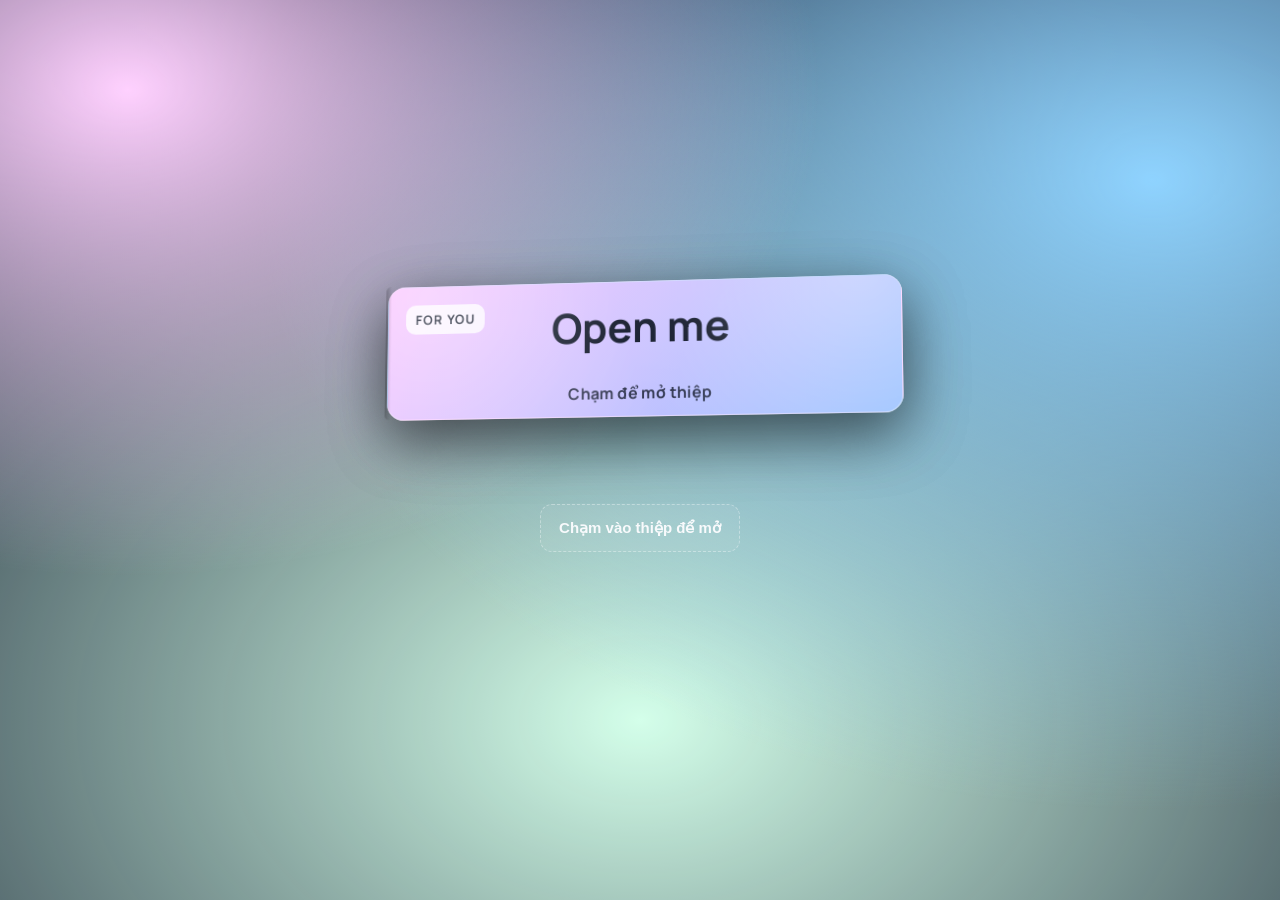
==== card.html @ 57ef8242 "InitProject" ====
﻿<!doctype html>
<html lang="vi">
<head>
  <meta charset="UTF-8" />
  <meta name="viewport" content="width=device-width, initial-scale=1.0" />
  <title>Thiệp 3D dành cho bạn</title>
  <link rel="stylesheet" href="style.css" />
</head>
<body data-page="card">
  <main class="scene card-scene">
    <div class="glow"></div>

    <section class="card3d" id="cardShell" aria-label="Thiệp 3D">
      <div class="card-outer" id="cardOuter">
        <div class="card-front">
          <div class="front-design">
            <span class="tag">For you</span>
            <h2>Open me</h2>
            <p>Chạm để mở thiệp</p>
            <div class="shine"></div>
          </div>
        </div>
        <div class="card-inner">
          <div class="letter">
            <p class="label">Lời chúc</p>
            <p id="letterText"></p>
            <div class="confetti"></div>
          </div>
        </div>
        <div class="spine"></div>
      </div>
      <button class="open-hint" id="hintBtn">Chạm vào thiệp để mở</button>
    </section>
  </main>

  <script src="main.js" type="module"></script>
</body>
</html>
---- style.css ----
﻿@import url("https://fonts.googleapis.com/css2?family=Manrope:wght@400;600;700&display=swap");

:root {
  --bg: radial-gradient(120% 120% at 10% 10%, #ffd1ff 0, transparent 45%),
        radial-gradient(140% 140% at 90% 20%, #8fd3ff 0, transparent 50%),
        radial-gradient(160% 160% at 50% 80%, #d4ffea 0, transparent 55%),
        #0f172a;
  --card: rgba(255, 255, 255, 0.07);
  --border: rgba(255, 255, 255, 0.15);
  --text: #f8fafc;
  --muted: #cbd5e1;
  --accent: #38bdf8;
  --accent-2: #a855f7;
  --shadow: 0 20px 60px rgba(0, 0, 0, 0.4);
  --radius: 24px;
  --blur: saturate(140%) blur(30px);
  --speed: 480ms;
}

* { box-sizing: border-box; }

body {
  margin: 0;
  min-height: 100vh;
  font-family: "Manrope", "Segoe UI", system-ui, -apple-system, sans-serif;
  background: var(--bg);
  color: var(--text);
  display: grid;
  place-items: center;
  overflow: hidden;
}

.scene {
  position: relative;
  width: min(1100px, 92vw);
  padding: 64px 24px;
  display: grid;
  place-items: center;
}

.scene.gate { padding: 84px 24px; }
.scene.card-scene { padding: 70px 16px; }

.glow {
  position: absolute;
  inset: -20%;
  filter: var(--blur);
  opacity: 0.6;
  animation: drift 16s ease-in-out infinite alternate;
  pointer-events: none;
}

.card {
  position: relative;
  width: min(960px, 100%);
  background: var(--card);
  border: 1px solid var(--border);
  border-radius: var(--radius);
  box-shadow: var(--shadow);
  padding: 40px;
  backdrop-filter: blur(18px) saturate(160%);
  overflow: hidden;
  isolation: isolate;
  animation: float 8s ease-in-out infinite;
}

.card::after {
  content: "";
  position: absolute;
  inset: 0;
  background: linear-gradient(135deg, rgba(56, 189, 248, 0.15), rgba(168, 85, 247, 0.12));
  opacity: 0.7;
  pointer-events: none;
}

header { position: relative; z-index: 2; }
header h1 { margin: 8px 0 4px; font-size: clamp(32px, 4vw, 44px); letter-spacing: -0.6px; }
header .eyebrow { text-transform: uppercase; letter-spacing: 3px; font-size: 12px; color: var(--muted); margin: 0; }
header .sub { margin: 0; color: var(--muted); max-width: 680px; }

.qr-panel {
  position: relative;
  margin: 32px 0;
  display: flex;
  flex-direction: column;
  align-items: center;
  gap: 16px;
}

.qr-frame {
  position: relative;
  width: 320px;
  aspect-ratio: 1;
  border-radius: 18px;
  background: rgba(255, 255, 255, 0.04);
  border: 1px solid var(--border);
  display: grid;
  place-items: center;
  overflow: hidden;
  box-shadow: 0 10px 30px rgba(0, 0, 0, 0.35);
}
.qr-frame.large { width: 360px; }

.qr-frame img {
  width: 86%;
  height: 86%;
  object-fit: contain;
  filter: drop-shadow(0 10px 20px rgba(0, 0, 0, 0.35));
  opacity: 0;
  transform: translateY(10px) scale(0.96);
  transition: opacity var(--speed) ease, transform var(--speed) ease;
}

.qr-frame img.visible { opacity: 1; transform: translateY(0) scale(1); }

.qr-frame .halo {
  position: absolute;
  inset: -20%;
  background: conic-gradient(from 90deg, rgba(56, 189, 248, 0.2), rgba(168, 85, 247, 0.15), rgba(56, 189, 248, 0.2));
  filter: blur(70px);
  animation: spin 14s linear infinite;
  pointer-events: none;
}

.gate-text { position: relative; z-index: 2; }
.gate-text .muted { margin: 0 0 10px; color: var(--muted); letter-spacing: 0.2px; }
.link-pill {
  display: inline-block;
  padding: 12px 14px;
  border-radius: 12px;
  background: rgba(255, 255, 255, 0.06);
  border: 1px solid var(--border);
  font-family: "SFMono-Regular", Consolas, "Liberation Mono", monospace;
  color: var(--text);
  word-break: break-all;
  min-height: 46px;
}

.hint { color: var(--muted); margin-top: 10px; }
.hint.center { text-align: center; max-width: 520px; }

.custom-box {
  margin: 10px 0 22px;
  display: grid;
  gap: 6px;
}

.custom-box label { color: var(--muted); font-weight: 600; letter-spacing: 0.2px; }
.custom-box textarea {
  width: 100%;
  border-radius: 14px;
  border: 1px solid var(--border);
  background: rgba(255, 255, 255, 0.05);
  color: var(--text);
  padding: 12px 14px;
  font-size: 15px;
  resize: vertical;
  min-height: 72px;
}
.custom-box textarea:focus { outline: 2px solid rgba(56, 189, 248, 0.4); }

.wish {
  position: relative;
  padding: 22px 24px;
  border-radius: 18px;
  background: rgba(255, 255, 255, 0.05);
  border: 1px solid var(--border);
  min-height: 120px;
  font-size: clamp(20px, 2.4vw, 26px);
  line-height: 1.5;
  display: flex;
  align-items: center;
  overflow: hidden;
}

.wish #wishText { display: inline-block; opacity: 0; transform: translateY(8px); transition: opacity var(--speed) ease, transform var(--speed) ease; }
.wish.show #wishText { opacity: 1; transform: translateY(0); }

.cursor {
  width: 14px;
  height: 32px;
  margin-left: 6px;
  background: linear-gradient(180deg, #38bdf8, #a855f7);
  border-radius: 6px;
  animation: blink 1s steps(2, start) infinite;
  opacity: 0.8;
}

.controls {
  display: flex;
  flex-wrap: wrap;
  gap: 12px;
  position: relative;
  z-index: 2;
  justify-content: center;
}

button {
  border: 1px solid var(--border);
  background: linear-gradient(120deg, rgba(56, 189, 248, 0.2), rgba(168, 85, 247, 0.2));
  color: var(--text);
  padding: 14px 18px;
  border-radius: 12px;
  font-size: 15px;
  font-weight: 600;
  cursor: pointer;
  transition: transform var(--speed) ease, box-shadow var(--speed) ease, border-color var(--speed) ease;
  box-shadow: 0 12px 30px rgba(0, 0, 0, 0.25);
}

button:hover { transform: translateY(-2px) scale(1.01); border-color: rgba(255, 255, 255, 0.4); }
button:active { transform: translateY(0); }
button.ghost { background: rgba(255, 255, 255, 0.05); }

/* 3D card */
.card3d {
  position: relative;
  width: min(520px, 90vw);
  height: min(340px, 72vh);
  perspective: 1800px;
  display: grid;
  place-items: center;
  cursor: pointer;
}

.card-outer {
  position: relative;
  width: 100%;
  height: 100%;
  transform-style: preserve-3d;
  transition: transform 1.2s cubic-bezier(0.23, 1, 0.32, 1);
  transform: rotateX(6deg) rotateY(-8deg);
}

.card3d.open #cardOuter {
  transform: rotateX(0deg) rotateY(-26deg) translateX(-6px);
}

.card-front, .card-inner {
  position: absolute;
  inset: 0;
  border-radius: 18px;
  overflow: hidden;
  backface-visibility: hidden;
  box-shadow: 0 20px 60px rgba(0, 0, 0, 0.35);
}

.card-front {
  background: linear-gradient(135deg, #fbc2ff, #98c1ff);
  transform-origin: left center;
  transform: rotateY(0deg);
  transition: transform 1.2s cubic-bezier(0.23, 1, 0.32, 1);
  border: 1px solid rgba(255, 255, 255, 0.35);
}

.card3d.open .card-front { transform: rotateY(-175deg); }

.front-design {
  position: relative;
  width: 100%;
  height: 100%;
  display: grid;
  place-items: center;
  text-align: center;
  color: #0b1224;
  font-weight: 700;
  letter-spacing: 0.4px;
}

.front-design h2 { margin: 4px 0; font-size: 42px; }
.front-design p { margin: 0; opacity: 0.8; }
.tag {
  position: absolute;
  top: 18px;
  left: 18px;
  padding: 6px 10px;
  border-radius: 10px;
  background: rgba(255, 255, 255, 0.8);
  font-size: 13px;
  text-transform: uppercase;
  letter-spacing: 1px;
}

.shine {
  position: absolute;
  inset: -20%;
  background: radial-gradient(circle at 20% 20%, rgba(255, 255, 255, 0.35), transparent 45%),
              radial-gradient(circle at 80% 10%, rgba(255, 255, 255, 0.35), transparent 40%);
  mix-blend-mode: screen;
  animation: float 6s ease-in-out infinite;
}

.card-inner {
  background: linear-gradient(180deg, rgba(255, 255, 255, 0.9), rgba(255, 255, 255, 0.82));
  color: #0f172a;
  padding: 24px;
  transform: translateZ(-1px);
}

.letter {
  position: relative;
  width: 100%;
  height: 100%;
  background: #fdfdfd;
  border-radius: 14px;
  padding: 20px 22px;
  box-shadow: inset 0 0 0 1px rgba(15, 23, 42, 0.08), 0 10px 40px rgba(0, 0, 0, 0.12);
  opacity: 0;
  transform: translateY(14px);
  transition: opacity 0.6s ease 0.35s, transform 0.6s ease 0.35s;
}

.card3d.open .letter { opacity: 1; transform: translateY(0); }

.label { margin: 0 0 10px; font-weight: 700; color: #475569; letter-spacing: 0.4px; }
#letterText { margin: 0; font-size: 18px; line-height: 1.6; color: #111827; }

.spine {
  position: absolute;
  top: 0;
  bottom: 0;
  left: -1px;
  width: 10px;
  background: linear-gradient(90deg, rgba(0, 0, 0, 0.2), transparent 60%);
  border-radius: 10px;
  transform: translateZ(4px);
  pointer-events: none;
}

.open-hint {
  margin-top: 18px;
  background: rgba(255, 255, 255, 0.06);
  border: 1px dashed rgba(255, 255, 255, 0.35);
  color: var(--text);
  box-shadow: none;
}

.confetti {
  position: absolute;
  inset: -10%;
  background: radial-gradient(circle at 20% 30%, rgba(168, 85, 247, 0.18), transparent 32%),
              radial-gradient(circle at 80% 60%, rgba(56, 189, 248, 0.18), transparent 30%),
              radial-gradient(circle at 40% 80%, rgba(251, 191, 36, 0.18), transparent 26%);
  pointer-events: none;
  animation: drift 14s ease-in-out infinite alternate;
}

@keyframes drift {
  0% { transform: translate(-20px, -10px) scale(1); }
  100% { transform: translate(30px, 20px) scale(1.04); }
}

@keyframes float {
  0% { transform: translateY(0); }
  50% { transform: translateY(-10px); }
  100% { transform: translateY(0); }
}

@keyframes spin { to { transform: rotate(360deg); } }

@keyframes blink { 0%, 100% { opacity: 0; } 50% { opacity: 1; } }

@media (max-width: 860px) {
  .qr-panel { grid-template-columns: 1fr; justify-items: center; }
  .qr-frame { width: min(320px, 82vw); }
  .link-pill { width: 100%; }
}

@media (max-width: 560px) {
  body { padding: 20px 0; }
  .card { padding: 28px; }
  .controls { flex-direction: column; }
  button { width: 100%; text-align: center; }
  .custom-box textarea { width: 100%; }
  .card3d { height: 300px; }
  .front-design h2 { font-size: 34px; }
}
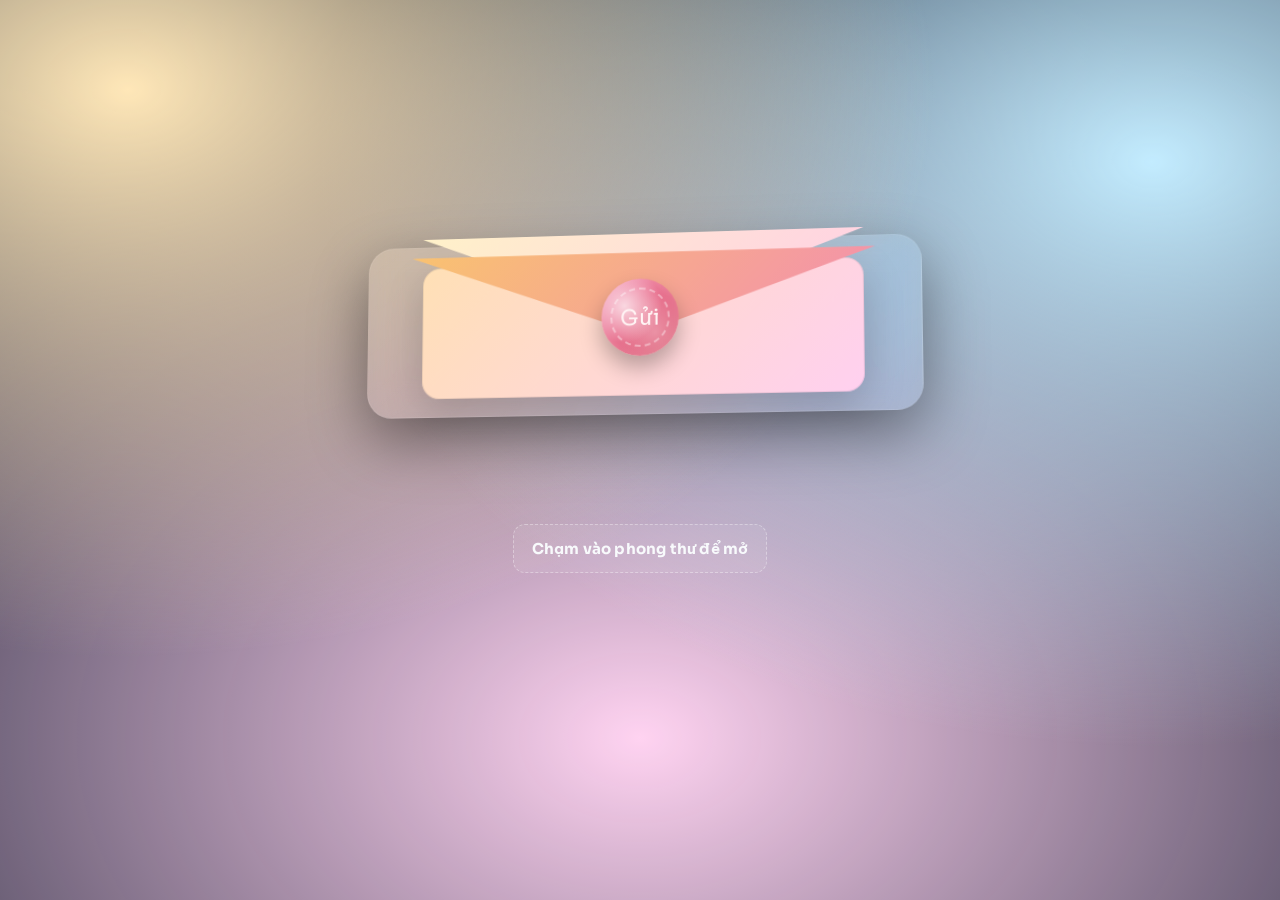
==== commit bcce22cf: "Add more serveral feature" ====
--- a/card.html
+++ b/card.html
@@ -12,27 +12,22 @@
 
     <section class="card3d" id="cardShell" aria-label="Thiệp 3D">
       <div class="card-outer" id="cardOuter">
-        <div class="card-front">
-          <div class="front-design">
-            <span class="tag">For you</span>
-            <h2>Open me</h2>
-            <p>Chạm để mở thiệp</p>
-            <div class="shine"></div>
-          </div>
-        </div>
-        <div class="card-inner">
+        <div class="envelope">
+          <div class="envelope-body"></div>
+          <div class="envelope-flap"></div>
+          <div class="wax-seal">Gửi</div>
           <div class="letter">
             <p class="label">Lời chúc</p>
             <p id="letterText"></p>
             <div class="confetti"></div>
           </div>
         </div>
-        <div class="spine"></div>
       </div>
-      <button class="open-hint" id="hintBtn">Chạm vào thiệp để mở</button>
+      <button class="open-hint" id="hintBtn">Chạm vào phong thư để mở</button>
     </section>
   </main>
 
+  <div class="toast-stack" id="toastStack" aria-live="polite"></div>
   <script src="main.js" type="module"></script>
 </body>
 </html>
--- a/style.css
+++ b/style.css
@@ -1,20 +1,24 @@
-﻿@import url("https://fonts.googleapis.com/css2?family=Manrope:wght@400;600;700&display=swap");
+@import url("https://fonts.googleapis.com/css2?family=Be+Vietnam+Pro:wght@400;500;600;700&family=Sora:wght@500;600;700&display=swap");
 
 :root {
-  --bg: radial-gradient(120% 120% at 10% 10%, #ffd1ff 0, transparent 45%),
-        radial-gradient(140% 140% at 90% 20%, #8fd3ff 0, transparent 50%),
-        radial-gradient(160% 160% at 50% 80%, #d4ffea 0, transparent 55%),
+  --bg: radial-gradient(140% 140% at 10% 10%, #ffe7b8 0, transparent 45%),
+        radial-gradient(130% 130% at 90% 18%, #c3ecff 0, transparent 50%),
+        radial-gradient(160% 160% at 50% 82%, #ffd3f1 0, transparent 55%),
         #0f172a;
-  --card: rgba(255, 255, 255, 0.07);
-  --border: rgba(255, 255, 255, 0.15);
+  --card: rgba(255, 255, 255, 0.08);
+  --border: rgba(255, 255, 255, 0.16);
   --text: #f8fafc;
-  --muted: #cbd5e1;
-  --accent: #38bdf8;
-  --accent-2: #a855f7;
-  --shadow: 0 20px 60px rgba(0, 0, 0, 0.4);
+  --muted: #cdd6f4;
+  --accent: #9ef7d2;
+  --accent-2: #6fa8ff;
+  --accent-3: #f58fb1;
+  --shadow: 0 22px 60px rgba(0, 0, 0, 0.42);
   --radius: 24px;
-  --blur: saturate(140%) blur(30px);
-  --speed: 480ms;
+  --blur: saturate(160%) blur(28px);
+  --speed: 520ms;
+  --display-font: "Sora", "Be Vietnam Pro", "Segoe UI", system-ui, -apple-system, sans-serif;
+  --body-font: "Be Vietnam Pro", "Segoe UI", system-ui, -apple-system, sans-serif;
+  --paper: #fffdf6;
 }
 
 * { box-sizing: border-box; }
@@ -22,24 +26,25 @@
 body {
   margin: 0;
   min-height: 100vh;
-  font-family: "Manrope", "Segoe UI", system-ui, -apple-system, sans-serif;
+  font-family: var(--body-font);
   background: var(--bg);
   color: var(--text);
   display: grid;
   place-items: center;
   overflow: hidden;
+  padding: 12px;
 }
 
 .scene {
   position: relative;
-  width: min(1100px, 92vw);
-  padding: 64px 24px;
+  width: min(1100px, 94vw);
+  padding: 72px 24px;
   display: grid;
   place-items: center;
 }
 
-.scene.gate { padding: 84px 24px; }
-.scene.card-scene { padding: 70px 16px; }
+.scene.gate { padding: 92px 28px; }
+.scene.card-scene { padding: 70px 18px; }
 
 .glow {
   position: absolute;
@@ -57,25 +62,37 @@
   border: 1px solid var(--border);
   border-radius: var(--radius);
   box-shadow: var(--shadow);
-  padding: 40px;
+  padding: 42px;
   backdrop-filter: blur(18px) saturate(160%);
   overflow: hidden;
   isolation: isolate;
-  animation: float 8s ease-in-out infinite;
+  animation: float 9s ease-in-out infinite;
 }
 
 .card::after {
   content: "";
   position: absolute;
   inset: 0;
-  background: linear-gradient(135deg, rgba(56, 189, 248, 0.15), rgba(168, 85, 247, 0.12));
+  background: linear-gradient(135deg, rgba(158, 247, 210, 0.2), rgba(111, 168, 255, 0.16));
   opacity: 0.7;
   pointer-events: none;
 }
 
 header { position: relative; z-index: 2; }
-header h1 { margin: 8px 0 4px; font-size: clamp(32px, 4vw, 44px); letter-spacing: -0.6px; }
-header .eyebrow { text-transform: uppercase; letter-spacing: 3px; font-size: 12px; color: var(--muted); margin: 0; }
+header h1 {
+  margin: 8px 0 4px;
+  font-size: clamp(34px, 4.4vw, 48px);
+  letter-spacing: -0.6px;
+  font-family: var(--display-font);
+  text-shadow: 0 8px 30px rgba(0, 0, 0, 0.35);
+}
+header .eyebrow {
+  text-transform: uppercase;
+  letter-spacing: 3px;
+  font-size: 12px;
+  color: var(--muted);
+  margin: 0;
+}
 header .sub { margin: 0; color: var(--muted); max-width: 680px; }
 
 .qr-panel {
@@ -89,15 +106,15 @@
 
 .qr-frame {
   position: relative;
-  width: 320px;
+  width: 340px;
   aspect-ratio: 1;
-  border-radius: 18px;
-  background: rgba(255, 255, 255, 0.04);
+  border-radius: 20px;
+  background: linear-gradient(145deg, rgba(255, 255, 255, 0.08), rgba(255, 255, 255, 0.03));
   border: 1px solid var(--border);
   display: grid;
   place-items: center;
   overflow: hidden;
-  box-shadow: 0 10px 30px rgba(0, 0, 0, 0.35);
+  box-shadow: 0 16px 40px rgba(0, 0, 0, 0.35);
 }
 .qr-frame.large { width: 360px; }
 
@@ -116,24 +133,10 @@
 .qr-frame .halo {
   position: absolute;
   inset: -20%;
-  background: conic-gradient(from 90deg, rgba(56, 189, 248, 0.2), rgba(168, 85, 247, 0.15), rgba(56, 189, 248, 0.2));
+  background: conic-gradient(from 90deg, rgba(158, 247, 210, 0.2), rgba(111, 168, 255, 0.18), rgba(158, 247, 210, 0.2));
   filter: blur(70px);
   animation: spin 14s linear infinite;
   pointer-events: none;
-}
-
-.gate-text { position: relative; z-index: 2; }
-.gate-text .muted { margin: 0 0 10px; color: var(--muted); letter-spacing: 0.2px; }
-.link-pill {
-  display: inline-block;
-  padding: 12px 14px;
-  border-radius: 12px;
-  background: rgba(255, 255, 255, 0.06);
-  border: 1px solid var(--border);
-  font-family: "SFMono-Regular", Consolas, "Liberation Mono", monospace;
-  color: var(--text);
-  word-break: break-all;
-  min-height: 46px;
 }
 
 .hint { color: var(--muted); margin-top: 10px; }
@@ -156,8 +159,9 @@
   font-size: 15px;
   resize: vertical;
   min-height: 72px;
-}
-.custom-box textarea:focus { outline: 2px solid rgba(56, 189, 248, 0.4); }
+  font-family: var(--body-font);
+}
+.custom-box textarea:focus { outline: 2px solid rgba(111, 168, 255, 0.4); }
 
 .wish {
   position: relative;
@@ -180,7 +184,7 @@
   width: 14px;
   height: 32px;
   margin-left: 6px;
-  background: linear-gradient(180deg, #38bdf8, #a855f7);
+  background: linear-gradient(180deg, #9ef7d2, #6fa8ff);
   border-radius: 6px;
   animation: blink 1s steps(2, start) infinite;
   opacity: 0.8;
@@ -197,14 +201,16 @@
 
 button {
   border: 1px solid var(--border);
-  background: linear-gradient(120deg, rgba(56, 189, 248, 0.2), rgba(168, 85, 247, 0.2));
+  background: linear-gradient(120deg, rgba(158, 247, 210, 0.2), rgba(111, 168, 255, 0.2));
   color: var(--text);
   padding: 14px 18px;
   border-radius: 12px;
   font-size: 15px;
-  font-weight: 600;
+  font-weight: 700;
+  font-family: var(--display-font);
+  letter-spacing: 0.2px;
   cursor: pointer;
-  transition: transform var(--speed) ease, box-shadow var(--speed) ease, border-color var(--speed) ease;
+  transition: transform var(--speed) ease, box-shadow var(--speed) ease, border-color var(--speed) ease, background 220ms ease;
   box-shadow: 0 12px 30px rgba(0, 0, 0, 0.25);
 }
 
@@ -212,14 +218,44 @@
 button:active { transform: translateY(0); }
 button.ghost { background: rgba(255, 255, 255, 0.05); }
 
-/* 3D card */
+/* Toasts */
+.toast-stack {
+  position: fixed;
+  top: 26px;
+  right: 26px;
+  display: grid;
+  gap: 10px;
+  z-index: 40;
+  pointer-events: none;
+}
+
+.toast {
+  min-width: 220px;
+  padding: 12px 14px;
+  border-radius: 12px;
+  background: rgba(15, 23, 42, 0.82);
+  border: 1px solid rgba(255, 255, 255, 0.08);
+  color: #e2e8f0;
+  box-shadow: 0 12px 30px rgba(0, 0, 0, 0.3);
+  transform: translateY(-10px);
+  opacity: 0;
+  transition: transform 260ms ease, opacity 260ms ease;
+  pointer-events: auto;
+}
+.toast.show { opacity: 1; transform: translateY(0); }
+.toast.success { border-left: 4px solid #9ef7d2; }
+.toast.warn { border-left: 4px solid #fbbf24; }
+.toast.error { border-left: 4px solid #fb7185; }
+
+/* 3D envelope card */
 .card3d {
   position: relative;
-  width: min(520px, 90vw);
-  height: min(340px, 72vh);
-  perspective: 1800px;
+  width: min(560px, 94vw);
+  height: min(420px, 78vh);
+  perspective: 2000px;
   display: grid;
   place-items: center;
+  gap: 14px;
   cursor: pointer;
 }
 
@@ -228,108 +264,147 @@
   width: 100%;
   height: 100%;
   transform-style: preserve-3d;
-  transition: transform 1.2s cubic-bezier(0.23, 1, 0.32, 1);
+  transition: transform 1.05s cubic-bezier(0.23, 1, 0.32, 1);
   transform: rotateX(6deg) rotateY(-8deg);
 }
 
 .card3d.open #cardOuter {
-  transform: rotateX(0deg) rotateY(-26deg) translateX(-6px);
-}
-
-.card-front, .card-inner {
+  transform: rotateX(0deg) rotateY(-18deg) translateX(-4px);
+}
+
+.envelope {
   position: absolute;
   inset: 0;
+  border-radius: 26px;
+  background: linear-gradient(145deg, rgba(255, 255, 255, 0.16), rgba(255, 255, 255, 0.05));
+  border: 1px solid rgba(255, 255, 255, 0.08);
+  backdrop-filter: blur(16px) saturate(140%);
+  overflow: visible;
+  box-shadow: var(--shadow);
+}
+
+.envelope-body {
+  position: absolute;
+  inset: 12% 10% 10% 10%;
+  background: linear-gradient(135deg, #ffe0b5, #ffd0f0);
   border-radius: 18px;
+  box-shadow: inset 0 0 0 1px rgba(15, 23, 42, 0.08), 0 15px 40px rgba(0, 0, 0, 0.18);
+}
+
+.envelope-body::after {
+  content: "";
+  position: absolute;
+  inset: -22% 0 auto 0;
+  height: 62%;
+  background: linear-gradient(135deg, #fff1c9, #ffcfe6);
+  clip-path: polygon(0 0, 100% 0, 50% 100%);
+  filter: drop-shadow(0 14px 18px rgba(0, 0, 0, 0.08));
+}
+
+.envelope-flap {
+  position: absolute;
+  inset: 6% 8% auto 8%;
+  height: 48%;
+  background: linear-gradient(135deg, #f9c270, #f38db0);
+  clip-path: polygon(0 0, 100% 0, 50% 100%);
+  transform-origin: top center;
+  transform: rotateX(0deg);
+  transition: transform 1s cubic-bezier(0.18, 0.9, 0.32, 1.1);
+  box-shadow: 0 20px 30px rgba(0, 0, 0, 0.16);
+}
+
+.card3d.open .envelope-flap {
+  transform: rotateX(-170deg) translateZ(3px);
+}
+
+.wax-seal {
+  position: absolute;
+  top: 44%;
+  left: 50%;
+  width: 78px;
+  height: 78px;
+  transform: translate(-50%, -50%) translateZ(12px);
+  border-radius: 50%;
+  background:
+    radial-gradient(circle at 30% 35%, rgba(255, 255, 255, 0.7), transparent 50%),
+    radial-gradient(circle at 70% 70%, rgba(255, 255, 255, 0.3), transparent 50%),
+    linear-gradient(135deg, #f58fb1, #d94f68);
+  box-shadow: 0 12px 22px rgba(0, 0, 0, 0.28), inset 0 0 12px rgba(255, 255, 255, 0.18);
+  display: grid;
+  place-items: center;
+  color: #fff5f5;
+  font-family: var(--display-font);
+  font-size: 22px;
+  letter-spacing: 1px;
+  transition: transform 0.6s ease, filter 0.6s ease;
+}
+
+.wax-seal::after {
+  content: "";
+  position: absolute;
+  inset: 12%;
+  border-radius: 50%;
+  border: 2px dashed rgba(255, 255, 255, 0.4);
+}
+
+.card3d.open .wax-seal {
+  transform: translate(-50%, -50%) translateZ(12px) scale(0.92);
+  filter: drop-shadow(0 10px 18px rgba(0, 0, 0, 0.25));
+}
+
+.letter {
+  position: absolute;
+  left: 18%;
+  right: 18%;
+  bottom: 12%;
+  height: var(--letter-height, 200px);
+  background: var(--paper);
+  border-radius: 14px 14px 12px 12px;
+  padding: 18px 20px 22px;
+  box-shadow: 0 12px 40px rgba(0, 0, 0, 0.18), inset 0 0 0 1px rgba(15, 23, 42, 0.08);
+  transform: translateY(62%);
+  opacity: 0;
+  transition: transform 1s cubic-bezier(0.19, 1, 0.32, 1), opacity 0.6s ease 0.2s, filter 0.8s ease;
   overflow: hidden;
-  backface-visibility: hidden;
-  box-shadow: 0 20px 60px rgba(0, 0, 0, 0.35);
-}
-
-.card-front {
-  background: linear-gradient(135deg, #fbc2ff, #98c1ff);
-  transform-origin: left center;
-  transform: rotateY(0deg);
-  transition: transform 1.2s cubic-bezier(0.23, 1, 0.32, 1);
-  border: 1px solid rgba(255, 255, 255, 0.35);
-}
-
-.card3d.open .card-front { transform: rotateY(-175deg); }
-
-.front-design {
-  position: relative;
-  width: 100%;
-  height: 100%;
-  display: grid;
-  place-items: center;
-  text-align: center;
-  color: #0b1224;
+}
+
+.card3d.open .letter {
+  transform: translateY(-6%);
+  opacity: 1;
+  filter: drop-shadow(0 22px 40px rgba(0, 0, 0, 0.22));
+}
+
+.letter::before {
+  content: "";
+  position: absolute;
+  inset: 0;
+  background: linear-gradient(180deg, rgba(255, 232, 199, 0.18), transparent 32%);
+  pointer-events: none;
+}
+
+.label {
+  margin: 0 0 10px;
   font-weight: 700;
+  color: #475569;
   letter-spacing: 0.4px;
-}
-
-.front-design h2 { margin: 4px 0; font-size: 42px; }
-.front-design p { margin: 0; opacity: 0.8; }
-.tag {
-  position: absolute;
-  top: 18px;
-  left: 18px;
-  padding: 6px 10px;
-  border-radius: 10px;
-  background: rgba(255, 255, 255, 0.8);
-  font-size: 13px;
-  text-transform: uppercase;
-  letter-spacing: 1px;
-}
-
-.shine {
-  position: absolute;
-  inset: -20%;
-  background: radial-gradient(circle at 20% 20%, rgba(255, 255, 255, 0.35), transparent 45%),
-              radial-gradient(circle at 80% 10%, rgba(255, 255, 255, 0.35), transparent 40%);
-  mix-blend-mode: screen;
-  animation: float 6s ease-in-out infinite;
-}
-
-.card-inner {
-  background: linear-gradient(180deg, rgba(255, 255, 255, 0.9), rgba(255, 255, 255, 0.82));
-  color: #0f172a;
-  padding: 24px;
-  transform: translateZ(-1px);
-}
-
-.letter {
-  position: relative;
-  width: 100%;
-  height: 100%;
-  background: #fdfdfd;
-  border-radius: 14px;
-  padding: 20px 22px;
-  box-shadow: inset 0 0 0 1px rgba(15, 23, 42, 0.08), 0 10px 40px rgba(0, 0, 0, 0.12);
-  opacity: 0;
-  transform: translateY(14px);
-  transition: opacity 0.6s ease 0.35s, transform 0.6s ease 0.35s;
-}
-
-.card3d.open .letter { opacity: 1; transform: translateY(0); }
-
-.label { margin: 0 0 10px; font-weight: 700; color: #475569; letter-spacing: 0.4px; }
-#letterText { margin: 0; font-size: 18px; line-height: 1.6; color: #111827; }
-
-.spine {
-  position: absolute;
-  top: 0;
-  bottom: 0;
-  left: -1px;
-  width: 10px;
-  background: linear-gradient(90deg, rgba(0, 0, 0, 0.2), transparent 60%);
-  border-radius: 10px;
-  transform: translateZ(4px);
-  pointer-events: none;
-}
+  font-family: var(--display-font);
+}
+
+#letterText {
+  margin: 0;
+  font-size: 18px;
+  line-height: 1.6;
+  color: #111827;
+  max-height: calc(100% - 38px);
+  overflow: auto;
+  padding-right: 6px;
+}
+
+.spine { display: none; }
 
 .open-hint {
-  margin-top: 18px;
-  background: rgba(255, 255, 255, 0.06);
+  margin-top: 8px;
+  background: rgba(255, 255, 255, 0.07);
   border: 1px dashed rgba(255, 255, 255, 0.35);
   color: var(--text);
   box-shadow: none;
@@ -338,9 +413,9 @@
 .confetti {
   position: absolute;
   inset: -10%;
-  background: radial-gradient(circle at 20% 30%, rgba(168, 85, 247, 0.18), transparent 32%),
-              radial-gradient(circle at 80% 60%, rgba(56, 189, 248, 0.18), transparent 30%),
-              radial-gradient(circle at 40% 80%, rgba(251, 191, 36, 0.18), transparent 26%);
+  background: radial-gradient(circle at 20% 30%, rgba(158, 247, 210, 0.22), transparent 32%),
+              radial-gradient(circle at 80% 60%, rgba(111, 168, 255, 0.22), transparent 30%),
+              radial-gradient(circle at 40% 80%, rgba(251, 191, 36, 0.22), transparent 26%);
   pointer-events: none;
   animation: drift 14s ease-in-out infinite alternate;
 }
@@ -364,14 +439,14 @@
   .qr-panel { grid-template-columns: 1fr; justify-items: center; }
   .qr-frame { width: min(320px, 82vw); }
   .link-pill { width: 100%; }
+  .card3d { height: 360px; }
 }
 
 @media (max-width: 560px) {
-  body { padding: 20px 0; }
+  body { padding: 18px 0; }
   .card { padding: 28px; }
   .controls { flex-direction: column; }
   button { width: 100%; text-align: center; }
   .custom-box textarea { width: 100%; }
-  .card3d { height: 300px; }
-  .front-design h2 { font-size: 34px; }
-}
+  .card3d { height: 320px; }
+}
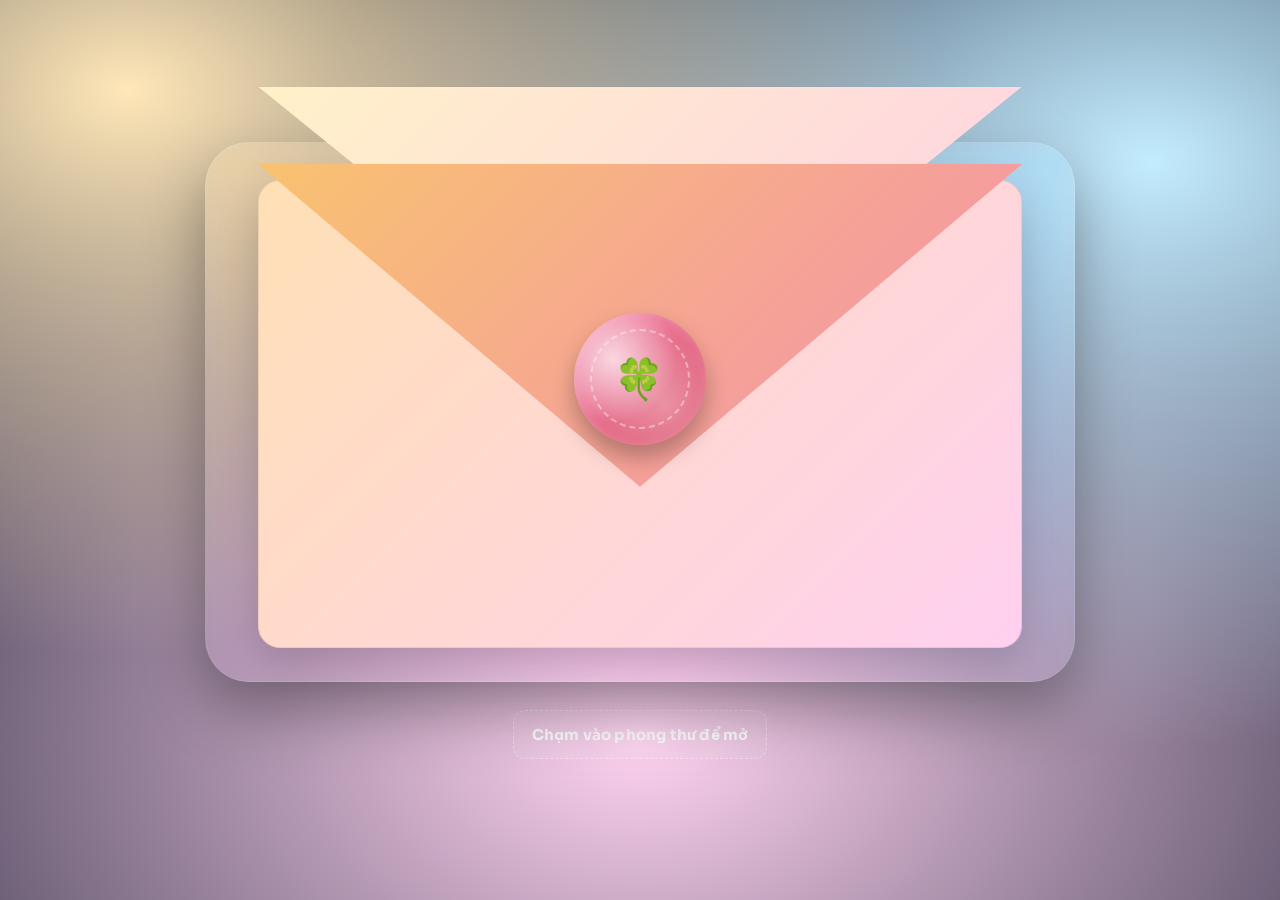
==== commit aa4fb525: "Add all" ====
--- a/card.html
+++ b/card.html
@@ -8,14 +8,14 @@
 </head>
 <body data-page="card">
   <main class="scene card-scene">
-    <div class="glow"></div>
+    <!-- <div class="glow"></div> -->
 
     <section class="card3d" id="cardShell" aria-label="Thiệp 3D">
       <div class="card-outer" id="cardOuter">
         <div class="envelope">
           <div class="envelope-body"></div>
           <div class="envelope-flap"></div>
-          <div class="wax-seal">Gửi</div>
+          <div class="wax-seal" aria-label="Dấu sáp may mắn">🍀</div>
           <div class="letter">
             <p class="label">Lời chúc</p>
             <p id="letterText"></p>
@@ -23,8 +23,8 @@
           </div>
         </div>
       </div>
-      <button class="open-hint" id="hintBtn">Chạm vào phong thư để mở</button>
     </section>
+    <button class="open-hint" id="hintBtn">Chạm vào phong thư để mở</button>
   </main>
 
   <div class="toast-stack" id="toastStack" aria-live="polite"></div>
--- a/style.css
+++ b/style.css
@@ -8,7 +8,7 @@
   --card: rgba(255, 255, 255, 0.08);
   --border: rgba(255, 255, 255, 0.16);
   --text: #f8fafc;
-  --muted: #cdd6f4;
+  --muted: #5e4a5b;
   --accent: #9ef7d2;
   --accent-2: #6fa8ff;
   --accent-3: #f58fb1;
@@ -25,26 +25,27 @@
 
 body {
   margin: 0;
-  min-height: 100vh;
+  height: 100vh;
   font-family: var(--body-font);
   background: var(--bg);
   color: var(--text);
   display: grid;
   place-items: center;
-  overflow: hidden;
+  overflow-x: hidden;
+  overflow-y: auto;
   padding: 12px;
 }
 
 .scene {
   position: relative;
   width: min(1100px, 94vw);
-  padding: 72px 24px;
-  display: grid;
-  place-items: center;
-}
-
-.scene.gate { padding: 92px 28px; }
-.scene.card-scene { padding: 70px 18px; }
+  padding: 48px 18px;
+  display: grid;
+  place-items: center;
+}
+
+.scene.gate { padding: 72px 22px; }
+.scene.card-scene { padding: 52px 18px; }
 
 .glow {
   position: absolute;
@@ -250,13 +251,14 @@
 /* 3D envelope card */
 .card3d {
   position: relative;
-  width: min(560px, 94vw);
-  height: min(420px, 78vh);
+  width: min(900px, 68vw);
+  height: min(840px, 60vh);
   perspective: 2000px;
   display: grid;
   place-items: center;
   gap: 14px;
   cursor: pointer;
+  margin: 0 auto;
 }
 
 .card-outer {
@@ -264,47 +266,49 @@
   width: 100%;
   height: 100%;
   transform-style: preserve-3d;
-  transition: transform 1.05s cubic-bezier(0.23, 1, 0.32, 1);
-  transform: rotateX(6deg) rotateY(-8deg);
-}
-
-.card3d.open #cardOuter {
-  transform: rotateX(0deg) rotateY(-18deg) translateX(-4px);
+  transition: transform 0.9s cubic-bezier(0.23, 1, 0.32, 1);
+}
+
+.card3d.open #cardOuter { transform: none; animation: none; }
+.card3d:not(.open) #cardOuter {
+  animation: sway 6.2s ease-in-out infinite;
 }
 
 .envelope {
   position: absolute;
   inset: 0;
-  border-radius: 26px;
+  border-radius: 44px;
   background: linear-gradient(145deg, rgba(255, 255, 255, 0.16), rgba(255, 255, 255, 0.05));
   border: 1px solid rgba(255, 255, 255, 0.08);
   backdrop-filter: blur(16px) saturate(140%);
   overflow: visible;
-  box-shadow: var(--shadow);
+  box-shadow: 0 28px 60px rgba(0, 0, 0, 0.34);
+  display: grid;
+  place-items: center;
 }
 
 .envelope-body {
   position: absolute;
-  inset: 12% 10% 10% 10%;
+  inset: 7% 6% 6% 6%;
   background: linear-gradient(135deg, #ffe0b5, #ffd0f0);
-  border-radius: 18px;
-  box-shadow: inset 0 0 0 1px rgba(15, 23, 42, 0.08), 0 15px 40px rgba(0, 0, 0, 0.18);
+  border-radius: 22px;
+  box-shadow: inset 0 0 0 1px rgba(15, 23, 42, 0.08), 0 18px 44px rgba(0, 0, 0, 0.18);
 }
 
 .envelope-body::after {
   content: "";
   position: absolute;
-  inset: -22% 0 auto 0;
-  height: 62%;
+  inset: -20% 0 auto 0;
+  height: 66%;
   background: linear-gradient(135deg, #fff1c9, #ffcfe6);
   clip-path: polygon(0 0, 100% 0, 50% 100%);
-  filter: drop-shadow(0 14px 18px rgba(0, 0, 0, 0.08));
+  filter: drop-shadow(0 18px 22px rgba(0, 0, 0, 0.08));
 }
 
 .envelope-flap {
   position: absolute;
-  inset: 6% 8% auto 8%;
-  height: 48%;
+  inset: 4% 6% auto 6%;
+  height: 60%;
   background: linear-gradient(135deg, #f9c270, #f38db0);
   clip-path: polygon(0 0, 100% 0, 50% 100%);
   transform-origin: top center;
@@ -321,8 +325,8 @@
   position: absolute;
   top: 44%;
   left: 50%;
-  width: 78px;
-  height: 78px;
+  width: 132px;
+  height: 132px;
   transform: translate(-50%, -50%) translateZ(12px);
   border-radius: 50%;
   background:
@@ -334,7 +338,7 @@
   place-items: center;
   color: #fff5f5;
   font-family: var(--display-font);
-  font-size: 22px;
+  font-size: 40px;
   letter-spacing: 1px;
   transition: transform 0.6s ease, filter 0.6s ease;
 }
@@ -354,10 +358,10 @@
 
 .letter {
   position: absolute;
-  left: 18%;
-  right: 18%;
-  bottom: 12%;
-  height: var(--letter-height, 200px);
+  left: 10%;
+  right: 10%;
+  bottom: 20%;
+  height: var(--letter-height, 420px);
   background: var(--paper);
   border-radius: 14px 14px 12px 12px;
   padding: 18px 20px 22px;
@@ -369,7 +373,7 @@
 }
 
 .card3d.open .letter {
-  transform: translateY(-6%);
+  transform: translateY(20%);
   opacity: 1;
   filter: drop-shadow(0 22px 40px rgba(0, 0, 0, 0.22));
 }
@@ -403,7 +407,7 @@
 .spine { display: none; }
 
 .open-hint {
-  margin-top: 8px;
+  margin-top: 28px;
   background: rgba(255, 255, 255, 0.07);
   border: 1px dashed rgba(255, 255, 255, 0.35);
   color: var(--text);
@@ -435,11 +439,19 @@
 
 @keyframes blink { 0%, 100% { opacity: 0; } 50% { opacity: 1; } }
 
+@keyframes sway {
+  0% { transform: translateX(0) rotateZ(0deg); }
+  20% { transform: translateX(-8px) rotateZ(-1.5deg); }
+  50% { transform: translateX(0) rotateZ(0deg); }
+  80% { transform: translateX(8px) rotateZ(1.5deg); }
+  100% { transform: translateX(0) rotateZ(0deg); }
+}
+
 @media (max-width: 860px) {
   .qr-panel { grid-template-columns: 1fr; justify-items: center; }
   .qr-frame { width: min(320px, 82vw); }
   .link-pill { width: 100%; }
-  .card3d { height: 360px; }
+  .card3d { height: 520px; width: 96vw; }
 }
 
 @media (max-width: 560px) {
@@ -448,5 +460,5 @@
   .controls { flex-direction: column; }
   button { width: 100%; text-align: center; }
   .custom-box textarea { width: 100%; }
-  .card3d { height: 320px; }
-}
+  .card3d { height: 420px; }
+}
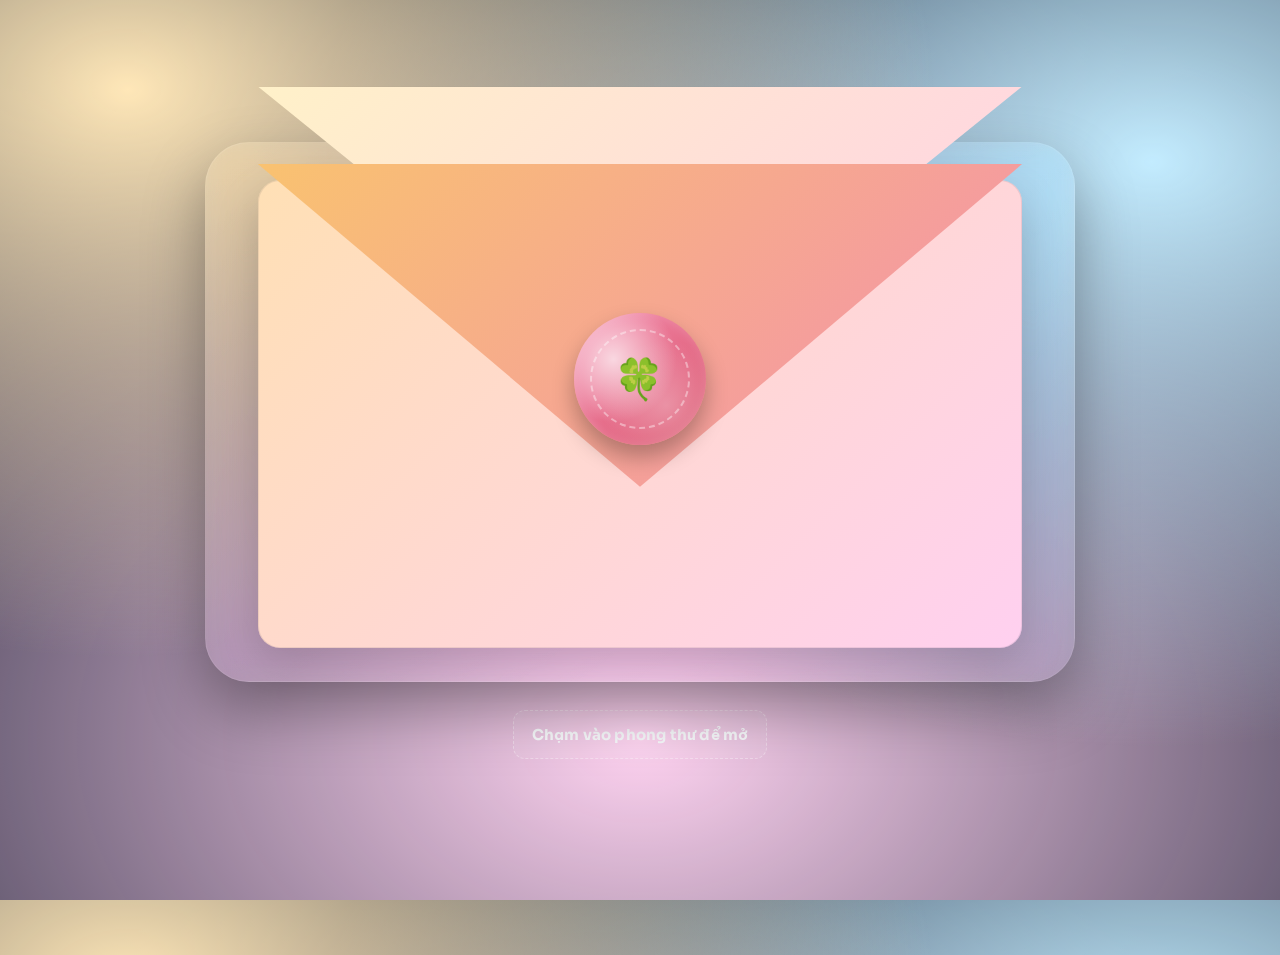
==== commit fe1b15a8: "Update for cellphone" ====
--- a/card.html
+++ b/card.html
@@ -8,7 +8,7 @@
 </head>
 <body data-page="card">
   <main class="scene card-scene">
-    <!-- <div class="glow"></div> -->
+    <div class="glow"></div>
 
     <section class="card3d" id="cardShell" aria-label="Thiệp 3D">
       <div class="card-outer" id="cardOuter">
--- a/style.css
+++ b/style.css
@@ -259,6 +259,8 @@
   gap: 14px;
   cursor: pointer;
   margin: 0 auto;
+  justify-self: center;
+  align-self: center;
 }
 
 .card-outer {
@@ -454,8 +456,24 @@
   .card3d { height: 520px; width: 96vw; }
 }
 
+@media (max-width: 720px) {
+  body { padding-inline: max(12px, env(safe-area-inset-left)) max(12px, env(safe-area-inset-right)); }
+  .scene.card-scene { width: 100%; padding: 28px 14px 40px; }
+  .card3d {
+    width: 100%;
+    max-width: 520px;
+    height: clamp(440px, 78vh, 640px);
+    margin-inline: auto;
+  }
+  /* Giữ phong thư đứng yên, tránh cảm giác lệch trên mobile */
+  .card3d:not(.open) #cardOuter { animation: none; transform: none; }
+}
+
 @media (max-width: 560px) {
-  body { padding: 18px 0; }
+  body {
+    padding: 18px 0;
+    padding-inline: max(12px, env(safe-area-inset-left)) max(12px, env(safe-area-inset-right));
+  }
   .card { padding: 28px; }
   .controls { flex-direction: column; }
   button { width: 100%; text-align: center; }
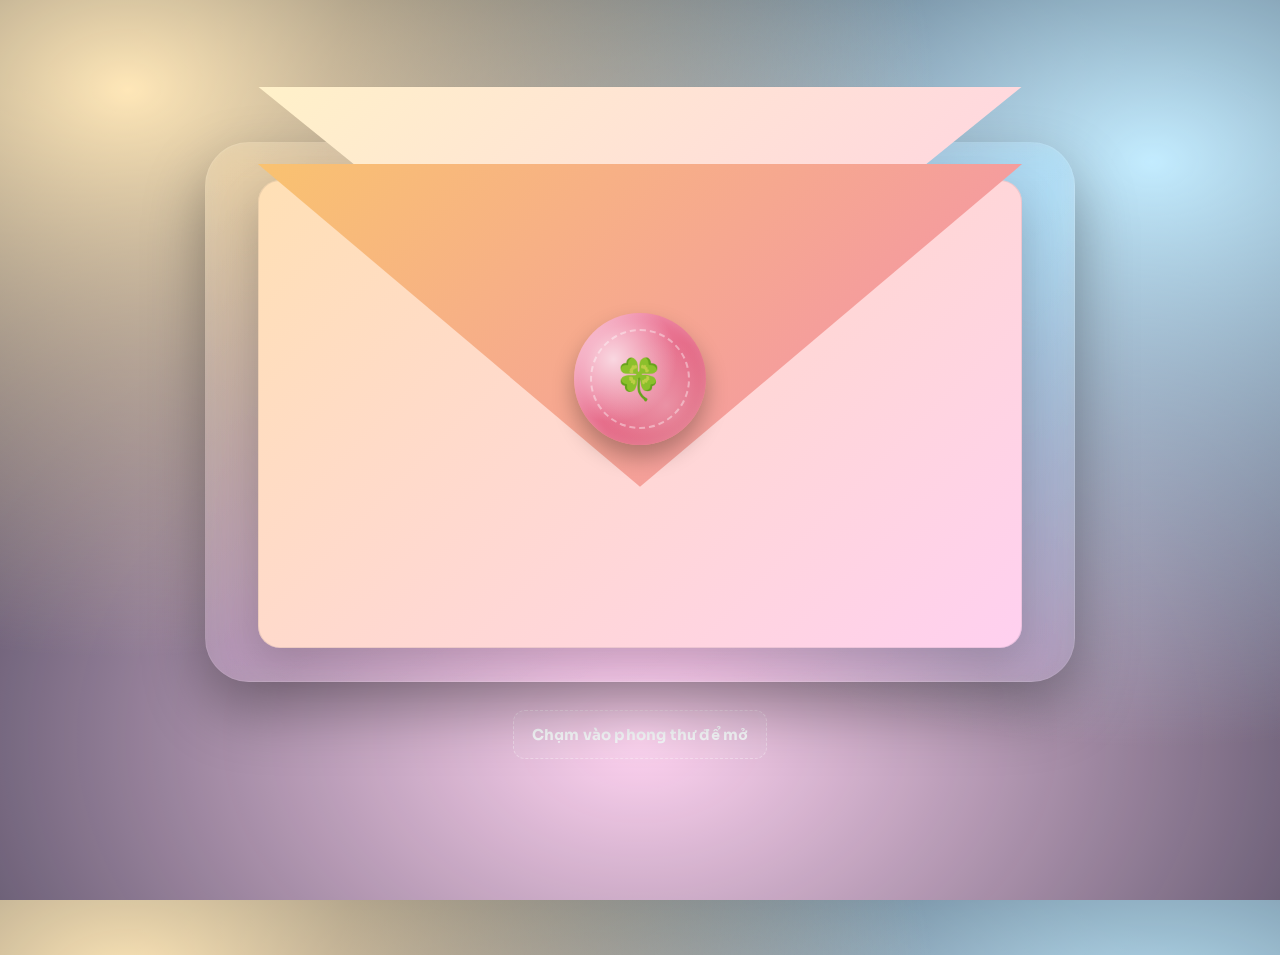
==== commit 7ac968f6: "Change for mobile" ====
--- a/card.html
+++ b/card.html
@@ -16,7 +16,7 @@
           <div class="envelope-body"></div>
           <div class="envelope-flap"></div>
           <div class="wax-seal" aria-label="Dấu sáp may mắn">🍀</div>
-          <div class="letter">
+          <div class="letter"> 
             <p class="label">Lời chúc</p>
             <p id="letterText"></p>
             <div class="confetti"></div>
--- a/style.css
+++ b/style.css
@@ -451,9 +451,9 @@
 
 @media (max-width: 860px) {
   .qr-panel { grid-template-columns: 1fr; justify-items: center; }
-  .qr-frame { width: min(320px, 82vw); }
+  .qr-frame { width: min(280px, 62vw); }
   .link-pill { width: 100%; }
-  .card3d { height: 520px; width: 96vw; }
+  .card3d { height: 420px; width: 50vw; }
 }
 
 @media (max-width: 720px) {
@@ -461,8 +461,8 @@
   .scene.card-scene { width: 100%; padding: 28px 14px 40px; }
   .card3d {
     width: 100%;
-    max-width: 520px;
-    height: clamp(440px, 78vh, 640px);
+    max-width: 420px;
+    height: clamp(220px, 52vh, 320px);
     margin-inline: auto;
   }
   /* Giữ phong thư đứng yên, tránh cảm giác lệch trên mobile */
